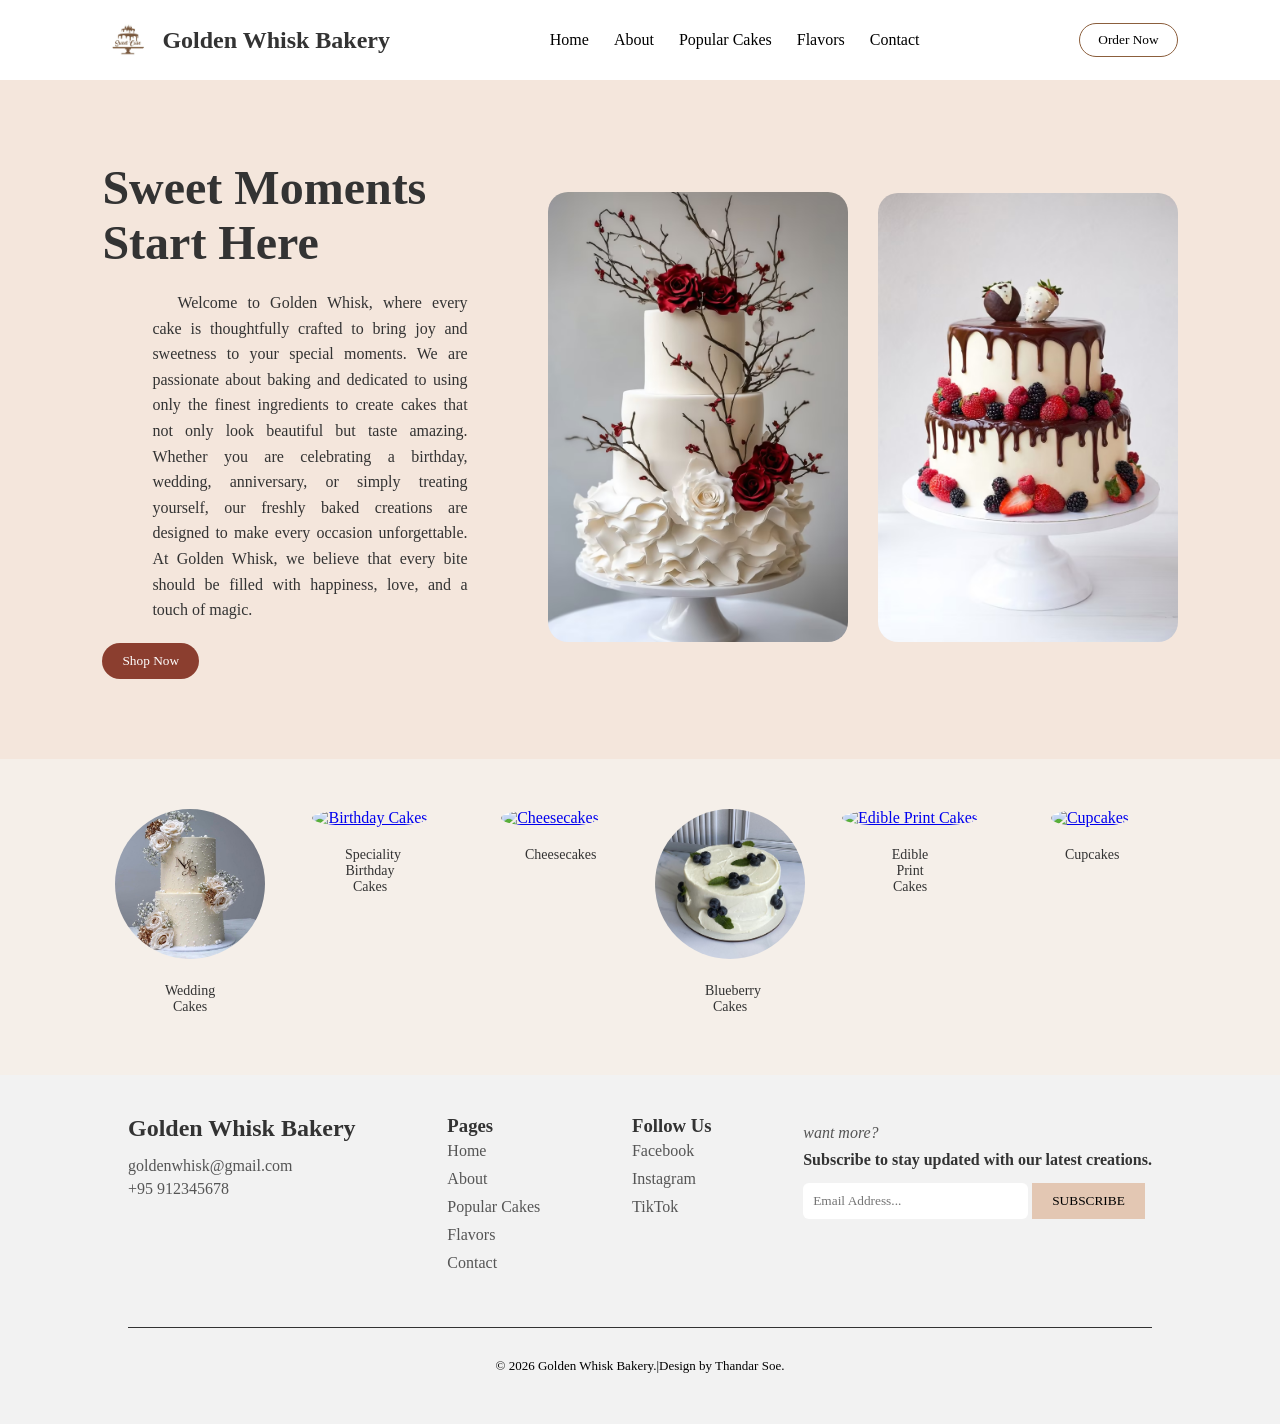
==== index.html @ 94870016 "Part1" ====
<!DOCTYPE html>
<html lang="en">
<head>
    <meta charset="UTF-8">
    <title>Golden Whisk Bakery</title>
    <link rel="stylesheet" href="style.css">
    <link rel="icon" href="cake logo (1).png">
</head>
<body>
    <script src="script.js"></script>
<!-- ===== NAVBAR ===== -->
<header>
    <nav>
        <div class="logo">
        <img src="offical logo.png" alt="logo">
            Golden Whisk Bakery</div>
        <ul>
            <li><a href="index.html">Home</a></li>
            <li><a href="about.html">About</a></li>
            <li><a href="cakes.html">Popular Cakes</a></li>
            <li><a href="flavors.html">Flavors</a></li>
            <li><a href="contact.html">Contact</a></li>
        </ul>
        <a href="ordernow.html"><button class="outline-btn">Order Now</button></a>
    </nav>
</header>

<!-- ===== HERO SECTION ===== -->
<section class="hero">
    <div class="hero-text">
        <h1>Sweet Moments <br> Start Here</h1>
        <p>
            Welcome to Golden Whisk, where every cake is thoughtfully crafted to bring joy and sweetness to your special moments. We are passionate about baking and dedicated to using only the finest ingredients to create cakes that not only look beautiful but taste amazing. Whether you are celebrating a birthday, wedding, anniversary, or simply treating yourself, our freshly baked creations are designed to make every occasion unforgettable. At Golden Whisk, we believe that every bite should be filled with happiness, love, and a touch of magic.
        </p>
        <a href="cakes.html"><button class="btn">Shop Now</button></a>
    </div>

    <div class="hero-imge">
        <img src="main (2).avif" alt="Cake">
    </div>
    <div class="hero-img">
        <img src="body.avif" alt="Cake">
    </div>
</section>

<section class="categories">

    <div class="category">
        <a href="wedding.html"><img src="Wedding N&S.jpg" alt="Wedding Cakes"></a>
        <p>Wedding Cakes</p>
    </div>

    <div class="category">
        <a href="birthday.html"><img src="b1.avf" alt="Birthday Cakes"></a>
        <p>Speciality Birthday Cakes</p>
    </div>

    <div class="category">
        <a href="cheese.html#cheese"><img src="cheese new.jpg" alt="Cheesecakes"></a>
        <p>Cheesecakes</p>
    </div>

    <div class="category" id="bc">
        <a href="cheese.html#blueberry"><img src="blueberry  fruit (2).jpg" alt="Blueberrycakes"></a>
        <p>Blueberry Cakes</p>
    </div>

    <div class="category" id="ec">
        <a href="cheese.html#Edible"><img src="Manchester United Cupcakes.jpg" alt="Edible Print Cakes"></a>
        <p>Edible Print Cakes</p>
    </div>

    <div class="category" id="cc">
        <a href="cheese.html#cupcake"><img src="cupcake.jpg" alt="Cupcakes"></a>
        <p>Cupcakes</p>
    </div>

</section>

<!-- FOOTER -->
<footer class="footer">

    <div class="footer-container">

        <div class="footer-box">
            <h2>Golden Whisk Bakery</h2>
            <p>goldenwhisk@gmail.com</p>
            <p>+95 912345678</p><br><br>
        </div>

        <div class="footer-box">
            <h3>Pages</h3>
            <a href="index.html"><p>Home</p></a>
            <a href="about.html"><p>About</p></a>
            <a href="cakes.html"><p>Popular Cakes</p></a>
            <a href="flavors.html"><p>Flavors</p></a>
            <a href="contact.html"><p>Contact</p></a>
        </div>

        <div class="footer-box">
            <h3>Follow Us</h3>
            <a href="https://www.facebook.com/soet95132?mibextid=ZbWKwL"><p>Facebook</p></a>
            <a href="https://www.instagram.com/soet95132?igsh=aTdlaHZ2dzA5MnQx"><p>Instagram</p></a>
            <a href="https://www.tiktok.com/@thandarsoe1088?_r=1&_t=ZS-957aoNJFtmy"><p>TikTok</p></a>
        </div>
        <!-- TOP SUBSCRIBE BAR -->
        <div class="sub-form">
            <form action="#confirm-box">
            <p>want more?</p>
            <h4>Subscribe to stay updated with our latest creations.</h4>
            <input type="email" placeholder="Email Address..." required>
            <button type="submit" class="order-btn">SUBSCRIBE</button>
            </form>
        </div>
    </div>
    
    <div class="footer-bottom"><p>© 2026 Golden Whisk Bakery.|Design by Thandar Soe.</p>
    </div>

</footer>

    <div id="confirm-box" class="modal-overlay">
    <div class="modal-content">
        <h3>Successful</h3>
        <a href="#" class="close-btn">OK</a>
    </div>
</div>

</body>
</html>
---- style.css ----
/* ===================home start================ */

*{
    margin:0;
    padding:0;
    box-sizing:border-box;
    font-family: 'Georgia', serif;
}

body{
    background:#f4e6dc;
    color:#333;
}

/* ===== NAVBAR ===== */
header{
    padding:20px 8%;
    background:#f3e7dc;
    position: sticky;
    top: 0;
    z-index: 1000;
    background:white;
}

.outline-btn{
    padding:8px 18px;
    border-radius:20px;
    border:1px solid #8b5e3c;
    background:none;
    cursor:pointer;
}

nav{
    display:flex;
    justify-content:space-between;
    align-items:center;
}

.logo{
    font-size:24px;
    font-weight:bold;
    display: flex;
    align-items: center;
    gap: 10px;
}

.logo img{
    width: 50px;
    height: 40px;
    object-fit: contain;
}

nav ul{
    list-style:none;
    display:flex;
    gap:25px;
}

nav ul li a{
    text-decoration:none;
    color:black;
}

.btn{
    background:#8b3e2f;
    color:white;
    border:none;
    padding:10px 20px;
    border-radius:25px;
    cursor:pointer;
}

/* ===== HERO ===== */
.hero{
    display:flex;
    align-items:center;
    justify-content:space-between;
    padding:80px 8%;
}

.hero p{
    text-align: justify;
    text-indent: 25px;
    line-height: 1.6;
}

.hero-text{
    width:50%;
}

.hero-text h1{
    font-size:48px;
    margin-bottom:20px;
}

.hero-text p{
    margin-bottom:20px;
}

.hero-img img{
    width:300px;
    border-radius:20px;
}
.hero-imge img{
    margin: 30px;
    width:300px;
    border-radius:20px;
}

/* ===== CATEGORY SECTION ===== */
.categories{
    display:flex;
    justify-content:center;
    gap:30px;
    padding:50px 5%;
    background:#f5efe9;
    flex-wrap:wrap;
}

.category{
    text-align:center;
    width:150px;
}

.category img{
    width:150px;
    height:150px;
    border-radius:50%;
    object-fit:cover;
    margin-bottom:10px;
    transition:0.3s;
}

/* Hover Effect */
.category img:hover{
    transform:scale(1.1);
}

.category p{
    font-size:14px;
    color:#333;
}

/* ===========about page start============== */

/* ===== STORY SECTION ===== */
.about-story{
    display:flex;
    padding:80px 8%;
    align-items:center;
    gap:50px;
}

.story-text{
    width:50%;
    line-height: 1.8;
    text-indent: 25px;
}

.story-text h2{
    margin-bottom:20px;
    font-size:32px;
}

.story-img img{
    width:400px;
    border-radius:20px;
    height: auto;
}

.about-details p{
    text-align: center;
    line-height: 1.6;
    max-width: 800px;
    margin: 20px auto;
    text-indent: 25px;
}

.about-details h2{
    text-align: center; 
    font-size: 32px;
}

/* ===== VALUES SECTION ===== */
.values{
    padding: 80px 8%;
    text-align: center;
}

.values h2{
    margin-bottom: 40px;
    font-size: 32px;
}

.values p{
    text-align: center;
    line-height: 1.6;
    max-width: 800px;
    margin: 20px auto;
    text-indent: 25px;
}

.value-cards{
    display:flex;
    justify-content:center;
    gap:30px;
}

.value-card{
    background:white;
    padding:20px;
    border-radius:15px;
    width:250px;
    box-shadow:0 5px 15px rgba(0,0,0,0.1);
}

.value-card img{
    width:100%;
    border-radius:15px;
    margin-bottom:15px;
}

.p-about{
    text-align: center;
}


/* ===================our cake start==================== */
.section{
    padding:50px;
    text-align:center;
}

.section-header {
    display: flex;
    justify-content: space-between;
    align-items: center;
    margin-bottom: 20px;
}

.section-header h2, p{
    margin: 10px 50px;
}

/* Category Grid Layout */
.category-grid {
    display: grid;
    grid-template-columns: repeat(auto-fit, minmax(180px, 1fr));
    gap: 15px;
}

/* Individual Card Styling */
.category-card {
    background: #ffffff;
    border-radius: 12px;
    padding: 20px;
    display: flex;
    justify-content: center;
    align-items: center;
    text-decoration: none;
    color: #333;
    box-shadow: 0 2px 8px rgba(0, 0, 0, 0.05); /* Soft shadow */
    transition: transform 0.2s ease, box-shadow 0.2s ease;
}

.category-card:hover {
    transform: translateY(-3px);
    box-shadow: 0 4px 12px rgba(0, 0, 0, 0.1);
}

.card-icon {
    font-size: 1.2rem;
    margin-right: 10px;
}

.category-name {
    font-weight: 500;
    font-size: 0.95rem;
    color: #2d6a4f;
}

/* ===== CAKE GALLERY ===== */
.cake-gallery{
    display:grid;
    grid-template-columns:repeat(4, 1fr);
    gap:25px;
    padding:50px 8%;
    background:#f8f8f8;
}

/* CARD */
.cake-item{
    text-align:center;
}

/* IMAGE */
.cake-item img{
    width:100%;
    height:220px;
    object-fit:cover;
    border-radius:5px;
    transition:0.3s;
}

/* HOVER EFFECT */
.cake-item img:hover{
    transform:scale(1.05);
}

/* TEXT */
.cake-item p{
    margin-top:10px;
    font-size:14px;
    color:#333;
}

/* ================flavors star=================== */
aside h3 {
     margin-top: 0;
    color: #850e35; 
    border-bottom: 2px solid #850e35;
    padding-bottom: 10px;
    text-align: center;
}
 
aside ul {
    list-style-type: none;
    padding: 0;
}
 
aside li {
    margin-bottom: 10px;
}
 
aside li a {
    text-decoration: none;
    color: #333;
    font-weight: bold;
    display: block;
    padding: 8px 12px;
    border-radius: 4px;
    transition: all 0.3s ease;
}
 
aside li a:hover {
    color: #450202;
    background-color: #fba2ab;
    padding-left: 20px;
}

.product-grid {
    gap: 20px;
    display: flex;
    flex-wrap: wrap;
    justify-content: center;
    align-items: center;
}

.product-card {
    background: white;
    padding: 15px;
    border-radius: 10px;
    text-align: center;
    border: 1px solid transparent;
    width: 300px;
}

.product-card:hover {
    border-color: var(--primary-green);
}
.product-card img{
    height: 300px;
    border-radius: 20px;
    width: 250px;
}

.btn-add {
    width: 100%;
    padding: 8px;
    background: none;
    border: 1px solid;
    border-radius: 5px;
    cursor: pointer;
    margin-top: 10px;
}
.section h2{
    padding: 30px 50px;
}

/* =================contact  start===================== */

.contact-section{
    display:flex;
    justify-content:space-between;
    padding:80px 10%;
    background:linear-gradient(to right, #eef2f7, #f6e8dc);
}

/* LEFT */
.contact-info{
    width:45%;
}

.contact-info h1{
    font-size:40px;
    margin-bottom:20px;
}

.contact-info p{
    color:#555;
    margin-bottom:15px;
}

.info-box p{
    margin:10px 0;
}


/* RIGHT FORM */
.contact-form{
    width:45%;
}

.contact-form form{
    display:flex;
    flex-direction:column;
}

.contact-form input,
.contact-form textarea{
    padding:12px;
    margin-bottom:15px;
    border-radius:8px;
    border:1px solid #ccc;
}

.contact-form textarea{
    height:120px;
}

/* BUTTON */
.contact-form button{
    padding:12px;
    border:none;
    border-radius:8px;
    background:linear-gradient(to right, purple, orange);
    color:white;
    font-size:16px;
    cursor:pointer;
}

.submit-btn {
  padding: 10px 20px;
  background: black;
  color: white;
  text-decoration: none;
  border-radius: 5px;
}


/* =========== footer start============ */
.footer{
    background:#f2f2f2;
    padding:40px 10%;
}

.footer-container{
    display:flex;
    justify-content:space-between;
    gap: 70px;
    
}

.footer-box h2,
.footer-box h4{
    margin-bottom:15px;
    white-space: nowrap;
}

.footer-box p{
    margin:5px 0;
    color:#555;
    /* white-space: nowrap; */
}

.footer-box a{
   text-decoration: none;
   display: flex;
   white-space: nowrap;
}

/* SUBSCRIBE BAR */
.sub-form p{
    margin:9px 0;
    color:#555;
    white-space: nowrap;
    font-style: italic;
}

.sub-form h3{
    white-space: nowrap;
}

.sub-form input{
    padding:10px;
    width:225px;
    border:none;
    margin-top: 4%;
}

.sub-form button{
    padding:10px 20px;
    border:none;
    background:#e3c7b3;
    cursor:pointer;
}

.footer-bottom {
    text-align: center;
    margin-top: 50px;
    padding-top: 20px;
    border-top: 1px solid #333;
    font-size: 13px;
    color: #000;
}

/* ===============event start=================== */

/* ===== GALLERY ===== */
.modern-gallery{
    display:grid;
    grid-template-columns:repeat(4, 1fr);
    gap:25px;
    padding:50px 8%;
    background:#d9cbbd;
}

.modern-gallery h2 {
    font-size: 1.5rem;
    margin-bottom: 5px;
    margin-top: 80px;
    color: #1a3c30;
}

.modern-gallery p{
    line-height: 1.6;
    margin: 50px ;
}

/* CARD */
.gallery-card{
    position:relative;
    overflow:hidden;
    border-radius:15px;
}

/* IMAGE */
.gallery-card img{
    width:100%;
    height:450px;
    object-fit:cover;
    display:block;
}

/* OVERLAY (dark bottom effect) */
.overlay{
    position:absolute;
    bottom:0;
    left:0;
    width:100%;
    height:40%;
    background:linear-gradient(to top, rgba(0,0,0,0.5), transparent);
}

/* PLUS ICON */
.plus{
    position:absolute;
    top:10px;
    right:10px;
    width:30px;
    height:30px;
    background:white;
    border-radius:50%;
    display:flex;
    justify-content:center;
    align-items:center;
    font-size:18px;
    cursor:pointer;
}

.plus a{
    text-decoration: none;
}

/* HOVER EFFECT */
.gallery-card:hover img{
    transform:scale(1.05);
    transition:0.3s;
}

/* ====================Order PAGE ================= */

.order-section{
    text-align:center;
    padding:60px;
    background:#f4e6dc;
}

.order-container{
    max-width: 900px;
    margin: 0 auto;
    padding: 20px;
    font-family: sans-serif;
}

.order-container h1{
    margin-bottom: 10px;
}

.form-grid {
    display: flex;
    gap: 50px; 
    flex-wrap: wrap;
    background: #fff;
    padding: 20px;
    border-radius: 8px;
}

.form-section {
    flex: 1;
    min-width: 300px;
}

.form-section h3{
    border-bottom: 2px solid #f0f0f0;
    padding-bottom: 10px;
    margin-bottom: 20px;
    color: #333;
}

label {
    display: block;
    margin-bottom: 5px;
    font-size: 14px;
    font-weight: bold;
    color: #555;
}

input, select, textarea{
    width: 100%;
    padding: 10px;
    margin-bottom: 20px;
    border: 1px solid #ccc;
    border-radius: 4px;
    box-sizing: border-box; 
}

.order-bon{
    width: 100%;
    padding: 15px;
    background: linear-gradient(45deg, #800080, #ffa500);
    color: white;
    border: none;
    border-radius: 5px;
    font-size: 16px;
    font-weight: bold;
    cursor: pointer;
    margin-top: 10px;
}

.order-bon:hover{
    opacity: 0.9;
}

/* =================button successful================== */
input{
    width: 100%;
    padding: 12px;
    border: 2px solid #ddd;
    border-radius: 6px;
    box-sizing: border-box;
    transition: border-color 0.3s;
}

.modal-overlay{
    position: fixed;
    top: 0; left: 0;
    width: 100%; height: 100%;
    background: rgba(0, 0, 0, 0.5);
    display: none; 
    justify-content: center;
    align-items: center;
}

.modal-overlay:target{
    display: flex;
}

.modal-content{
    background: white;
    padding: 25px;
    border-radius: 8px;
    text-align: center;
    box-shadow: 0 5px 15px rgba(0,0,0,0.3);
    animation: fadeIn 0.3s;
}

.close-btn{
    display: inline-block;
    margin-top: 15px;
    padding: 8px 25px;
    background: #28a745;
    color: white;
    text-decoration: none;
    border-radius: 5px;
}

@keyframes fadeIn{
    from { opacity: 0; transform: translateY(-20px); }
    to { opacity: 1; transform: translateY(0); }
}

/* ==================cheese============== */

/* Section Title */
.section-title{
    font-size: 24px;
    margin-bottom: 10px;
}

/* Divider Line */
.divider{
    width: 100%;
    height: 4px;
    background: gray;
    margin-bottom: 20px;
}

/* Grid Layout */
.image-grid{
    display: grid;
    grid-template-columns: repeat(5, 1fr); 
    gap: 40px;
    text-align: center;
}

/* Center align */
.image-item{
    display: flex;
    justify-content: center;
}

/* Circle Images */
.image-grid img{
    width: 160px;
    height: 160px;
    object-fit: cover;
    border-radius: 50%; 
}

.image-grid img:hover{
    transform:scale(1.1);
}

html{
    scroll-behavior: smooth;
}
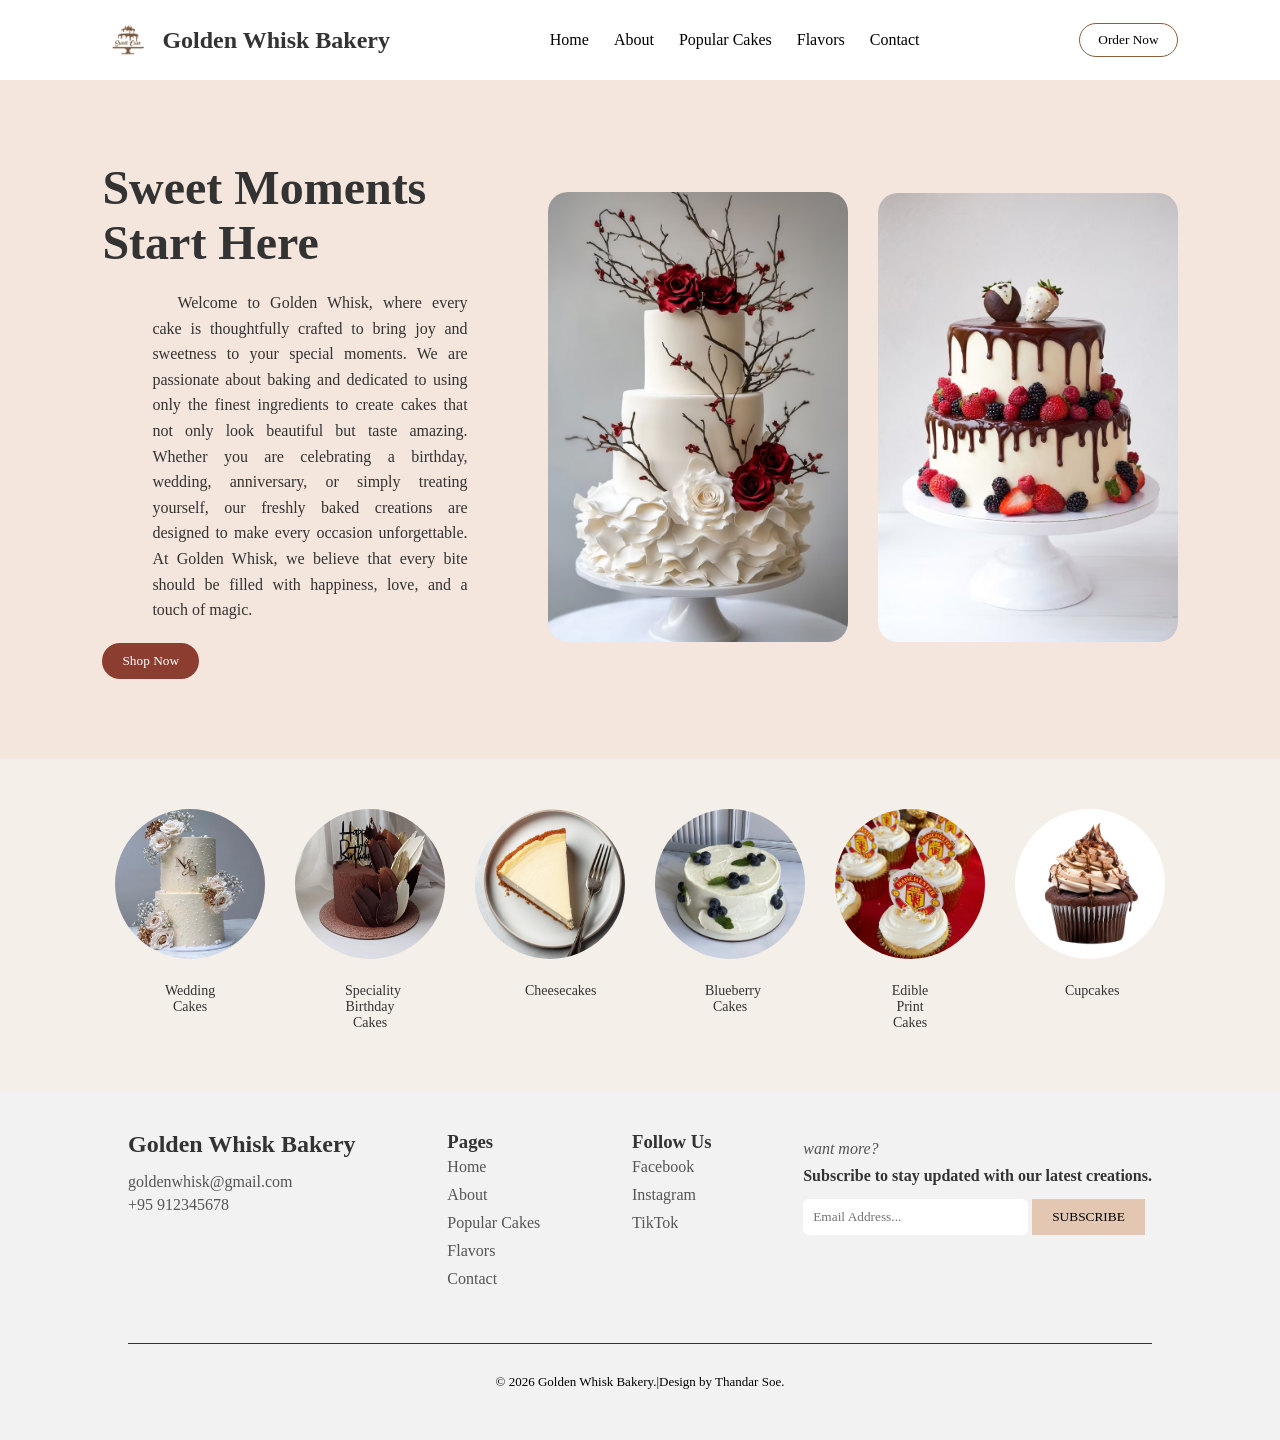
==== commit 7ed4d62d: "Add files via upload" ====
--- a/index.html
+++ b/index.html
@@ -1,7 +1,7 @@
 <!DOCTYPE html>
 <html lang="en">
 <head>
-    <meta charset="UTF-8">
+    <meta charset="UTF-8" name="viewport">
     <title>Golden Whisk Bakery</title>
     <link rel="stylesheet" href="style.css">
     <link rel="icon" href="cake logo (1).png">
@@ -36,10 +36,10 @@
     </div>
 
     <div class="hero-imge">
-        <img src="main (2).avif" alt="Cake">
+        <img src="main (2).avif" alt="Cake" fetchpriority="high">
     </div>
     <div class="hero-img">
-        <img src="body.avif" alt="Cake">
+        <img src="body.avif" alt="Cake" fetchpriority="high">
     </div>
 </section>
 
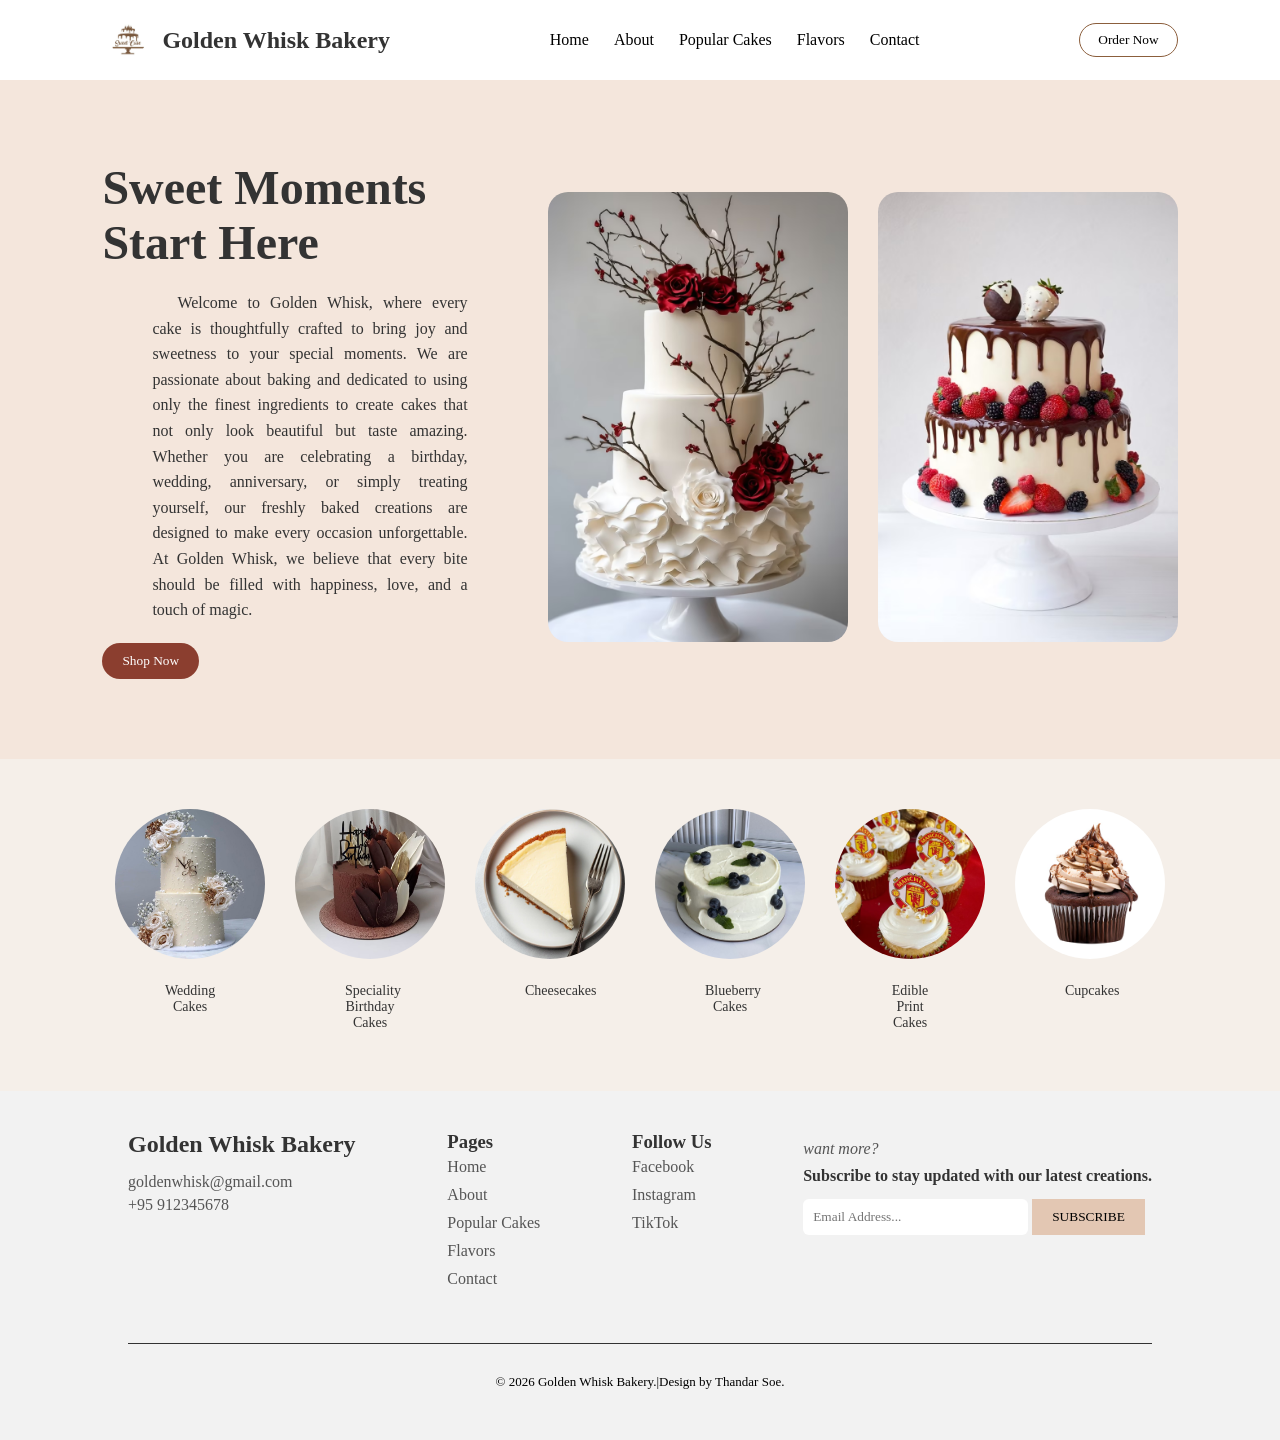
==== commit a52bf292: "Update index.html" ====
--- a/index.html
+++ b/index.html
@@ -1,7 +1,8 @@
 <!DOCTYPE html>
 <html lang="en">
 <head>
-    <meta charset="UTF-8" name="viewport">
+    <meta charset="UTF-8">
+    <meta name="description" content="Golden Whisk Bakery - The best birthday and event cakes in town.">
     <title>Golden Whisk Bakery</title>
     <link rel="stylesheet" href="style.css">
     <link rel="icon" href="cake logo (1).png">
@@ -127,4 +128,4 @@
 </div>
 
 </body>
-</html>+</html>
--- a/style.css
+++ b/style.css
@@ -99,11 +99,13 @@
 
 .hero-img img{
     width:300px;
+    height: 450px;
     border-radius:20px;
 }
 .hero-imge img{
     margin: 30px;
     width:300px;
+    height: 450px;
     border-radius:20px;
 }
 
